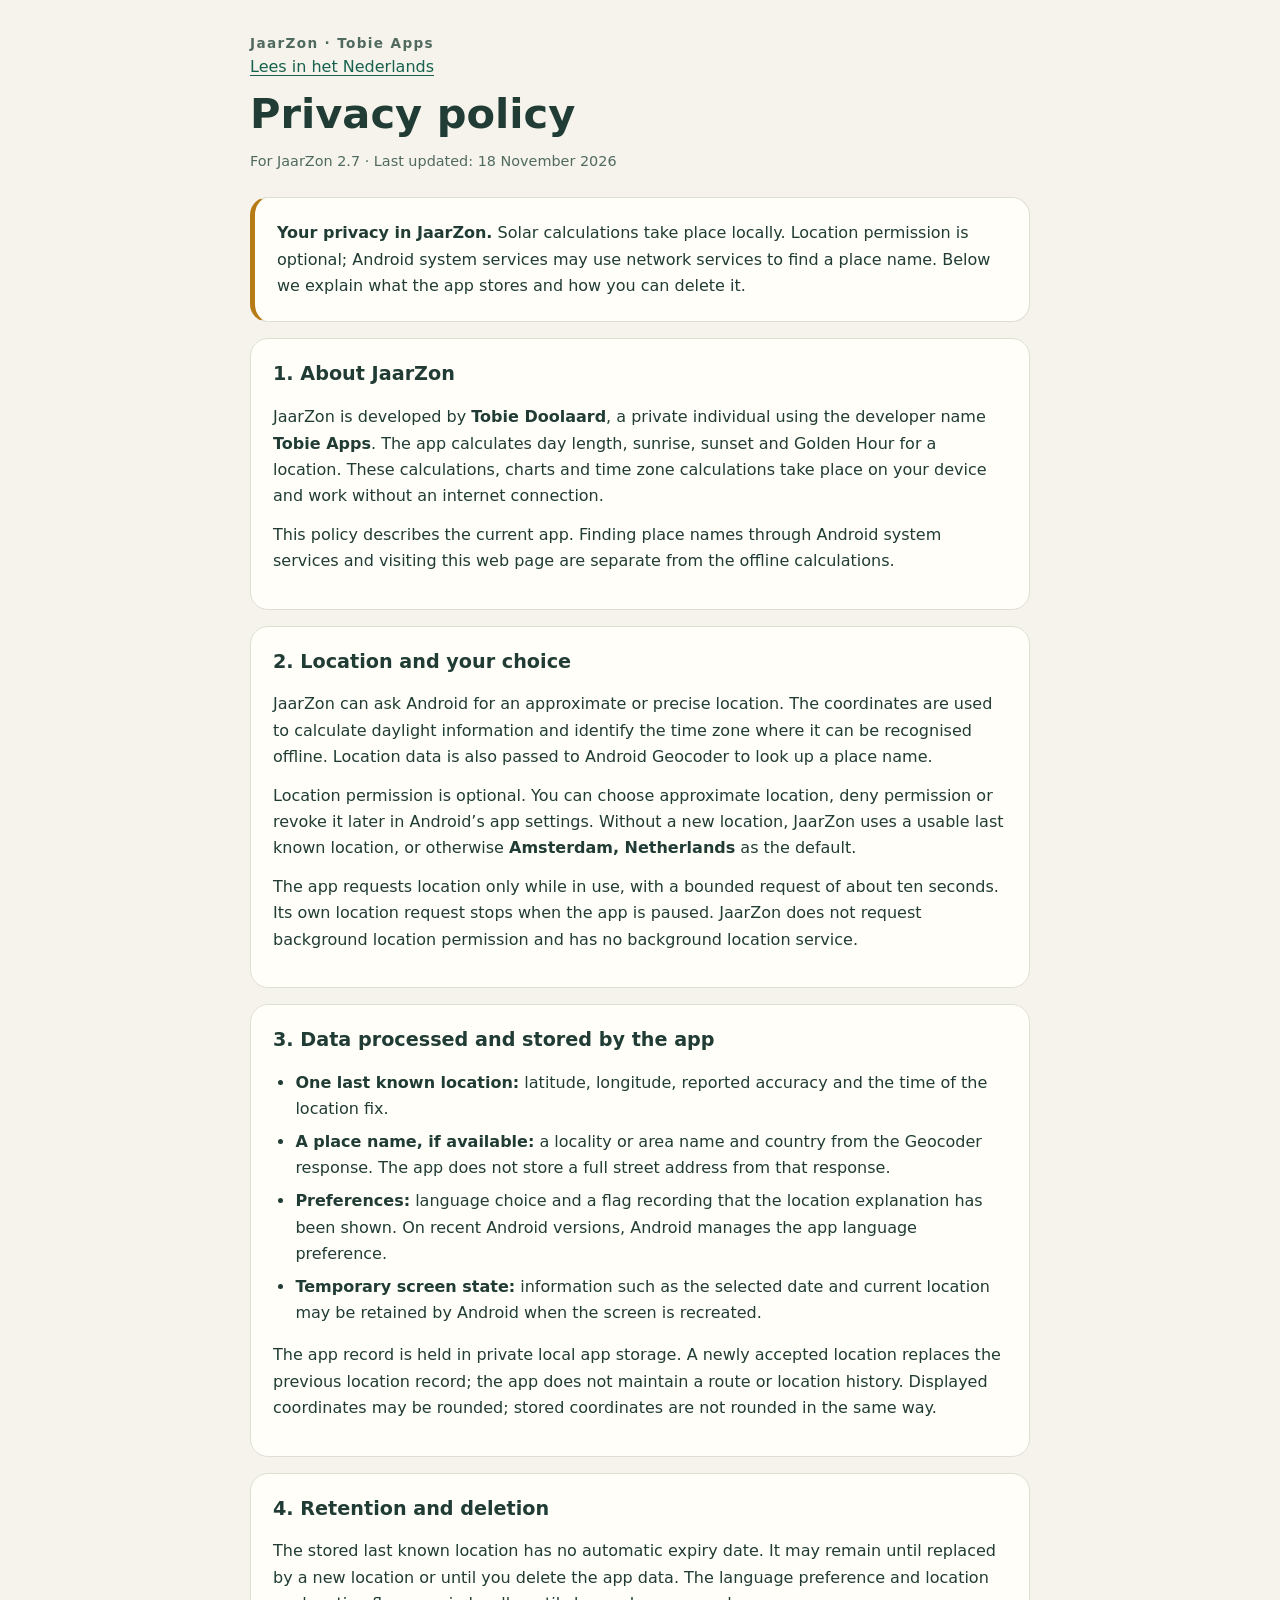
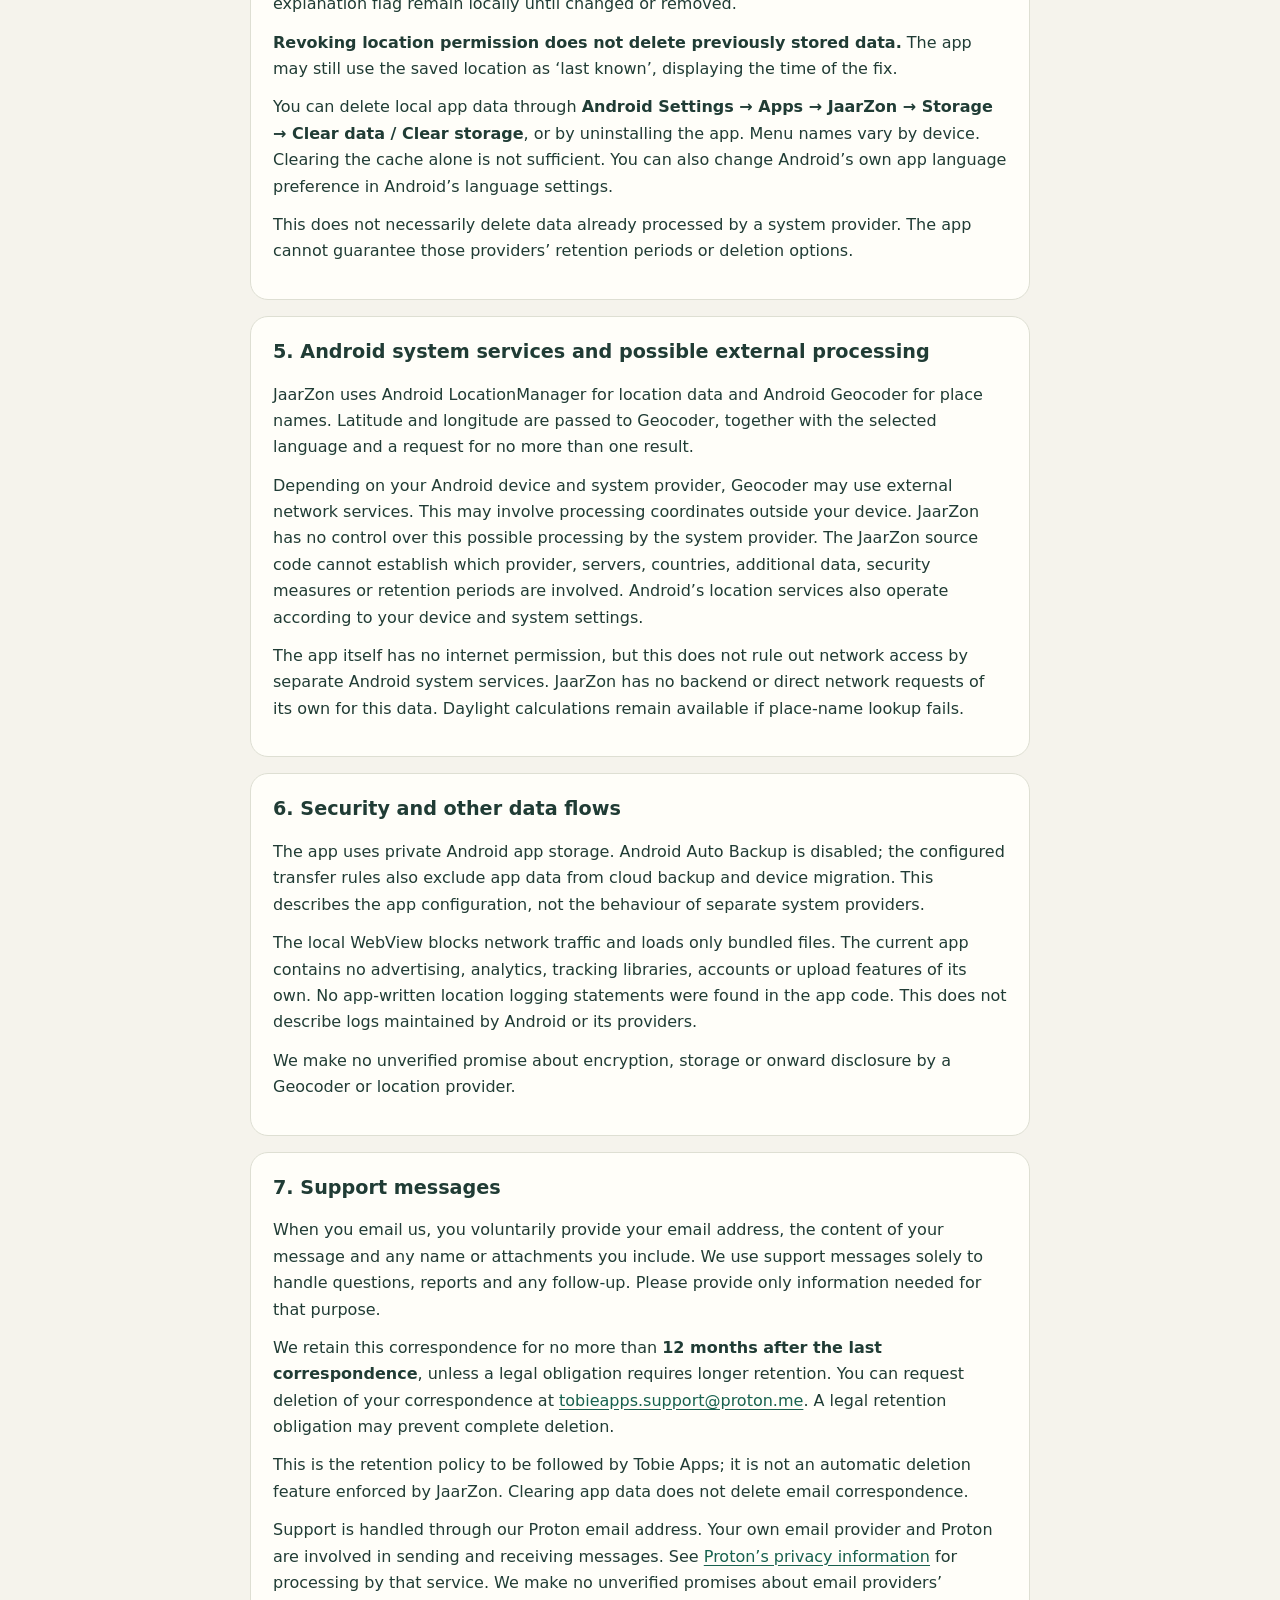
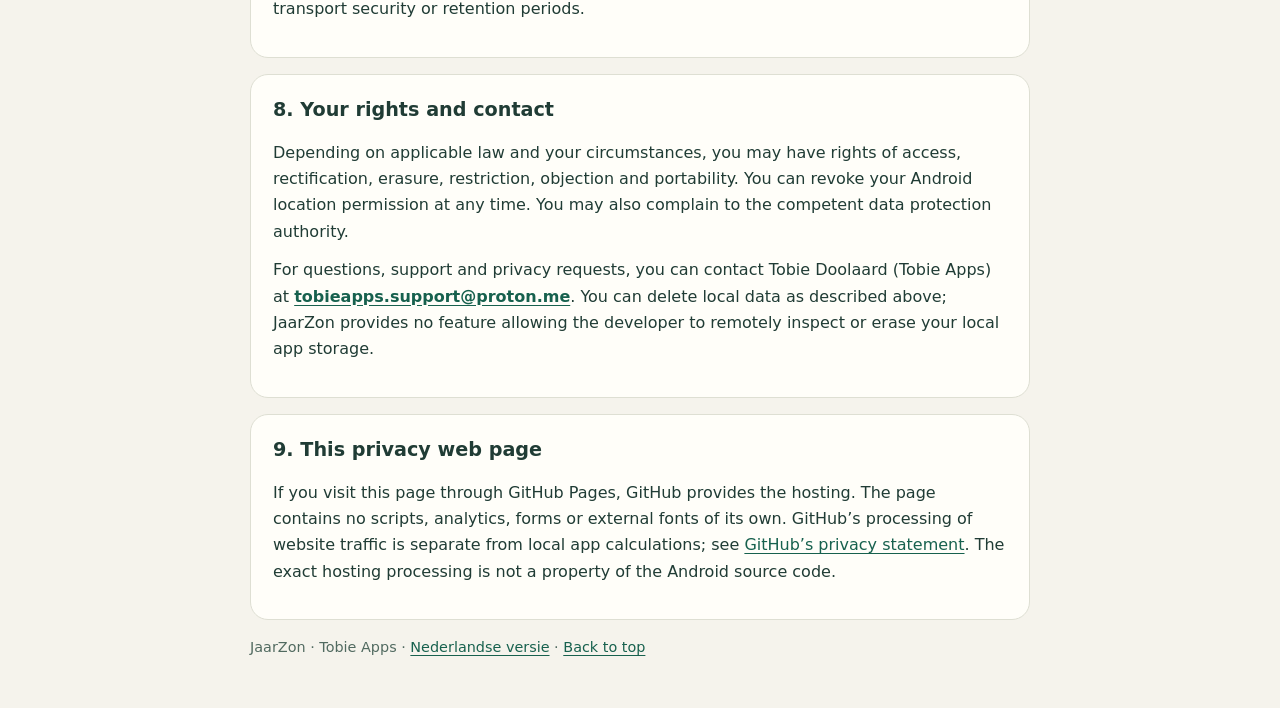
==== docs/privacy/en.html @ 131a3a24 "docs: prepare JaarZon privacy policy for Google Play" ====
<!doctype html>
<html lang="en">
<head>
  <meta charset="utf-8">
  <meta name="viewport" content="width=device-width, initial-scale=1">
  <meta name="description" content="JaarZon privacy policy: location data, local storage, system services and support from Tobie Apps.">
  <meta http-equiv="Content-Security-Policy" content="default-src 'none'; style-src 'unsafe-inline'; base-uri 'none'; form-action 'none'">
  <title>Privacy policy · JaarZon</title>
  <style>
    :root { color-scheme: light; font-family: system-ui, sans-serif; color: #203c35; background: #f5f3ec; }
    * { box-sizing: border-box; }
    body { margin: 0; line-height: 1.65; }
    main { max-width: 820px; margin: auto; padding: 32px 20px 48px; }
    header { margin-bottom: 24px; }
    .brand { color: #516a60; font-size: .85rem; letter-spacing: .1em; font-weight: 700; }
    h1 { margin: 8px 0; font-size: clamp(1.8rem, 5vw, 2.6rem); line-height: 1.2; }
    h2 { font-size: 1.2rem; line-height: 1.4; margin-top: 0; }
    p { margin: .75em 0; }
    a { color: #17614e; text-underline-offset: .18em; }
    a:focus-visible { outline: 3px solid #b77b16; outline-offset: 3px; }
    section, .draft { background: #fffef9; border: 1px solid #dedfd3; border-radius: 18px; padding: 22px; margin: 16px 0; overflow-wrap: anywhere; }
    .draft { border-left: 5px solid #b77b16; }
    .meta, footer { color: #516a60; font-size: .9rem; }
    ul, ol { padding-left: 1.4rem; }
    li + li { margin-top: .4rem; }
    .contact { font-weight: 700; }
    @media (max-width: 400px) { main { padding: 20px 12px 32px; } section, .draft { padding: 18px; } }
  </style>
</head>
<body>
<main>
  <header>
    <div class="brand">JaarZon · Tobie Apps</div>
    <nav aria-label="Language"><a href="nl.html" lang="nl" hreflang="nl">Lees in het Nederlands</a></nav>
    <h1>Privacy policy</h1>
    <p class="meta">For JaarZon 2.7 · Last updated: <time datetime="2026-11-18">18 November 2026</time></p>
  </header>
  <aside class="draft" aria-label="At a glance"><strong>Your privacy in JaarZon.</strong> Solar calculations take place locally. Location permission is optional; Android system services may use network services to find a place name. Below we explain what the app stores and how you can delete it.</aside>
  <section id="about">
    <h2>1. About JaarZon</h2>
    <p>JaarZon is developed by <strong>Tobie Doolaard</strong>, a private individual using the developer name <strong>Tobie Apps</strong>. The app calculates day length, sunrise, sunset and Golden Hour for a location. These calculations, charts and time zone calculations take place on your device and work without an internet connection.</p>
    <p>This policy describes the current app. Finding place names through Android system services and visiting this web page are separate from the offline calculations.</p>
  </section>
  <section id="location">
    <h2>2. Location and your choice</h2>
    <p>JaarZon can ask Android for an approximate or precise location. The coordinates are used to calculate daylight information and identify the time zone where it can be recognised offline. Location data is also passed to Android Geocoder to look up a place name.</p>
    <p>Location permission is optional. You can choose approximate location, deny permission or revoke it later in Android’s app settings. Without a new location, JaarZon uses a usable last known location, or otherwise <strong>Amsterdam, Netherlands</strong> as the default.</p>
    <p>The app requests location only while in use, with a bounded request of about ten seconds. Its own location request stops when the app is paused. JaarZon does not request background location permission and has no background location service.</p>
  </section>
  <section id="storage">
    <h2>3. Data processed and stored by the app</h2>
    <ul>
      <li><strong>One last known location:</strong> latitude, longitude, reported accuracy and the time of the location fix.</li>
      <li><strong>A place name, if available:</strong> a locality or area name and country from the Geocoder response. The app does not store a full street address from that response.</li>
      <li><strong>Preferences:</strong> language choice and a flag recording that the location explanation has been shown. On recent Android versions, Android manages the app language preference.</li>
      <li><strong>Temporary screen state:</strong> information such as the selected date and current location may be retained by Android when the screen is recreated.</li>
    </ul>
    <p>The app record is held in private local app storage. A newly accepted location replaces the previous location record; the app does not maintain a route or location history. Displayed coordinates may be rounded; stored coordinates are not rounded in the same way.</p>
  </section>
  <section id="retention">
    <h2>4. Retention and deletion</h2>
    <p>The stored last known location has no automatic expiry date. It may remain until replaced by a new location or until you delete the app data. The language preference and location explanation flag remain locally until changed or removed.</p>
    <p><strong>Revoking location permission does not delete previously stored data.</strong> The app may still use the saved location as ‘last known’, displaying the time of the fix.</p>
    <p>You can delete local app data through <strong>Android Settings → Apps → JaarZon → Storage → Clear data / Clear storage</strong>, or by uninstalling the app. Menu names vary by device. Clearing the cache alone is not sufficient. You can also change Android’s own app language preference in Android’s language settings.</p>
    <p>This does not necessarily delete data already processed by a system provider. The app cannot guarantee those providers’ retention periods or deletion options.</p>
  </section>
  <section id="system-services">
    <h2>5. Android system services and possible external processing</h2>
    <p>JaarZon uses Android LocationManager for location data and Android Geocoder for place names. Latitude and longitude are passed to Geocoder, together with the selected language and a request for no more than one result.</p>
    <p>Depending on your Android device and system provider, Geocoder may use external network services. This may involve processing coordinates outside your device. JaarZon has no control over this possible processing by the system provider. The JaarZon source code cannot establish which provider, servers, countries, additional data, security measures or retention periods are involved. Android’s location services also operate according to your device and system settings.</p>
    <p>The app itself has no internet permission, but this does not rule out network access by separate Android system services. JaarZon has no backend or direct network requests of its own for this data. Daylight calculations remain available if place-name lookup fails.</p>
  </section>
  <section id="security">
    <h2>6. Security and other data flows</h2>
    <p>The app uses private Android app storage. Android Auto Backup is disabled; the configured transfer rules also exclude app data from cloud backup and device migration. This describes the app configuration, not the behaviour of separate system providers.</p>
    <p>The local WebView blocks network traffic and loads only bundled files. The current app contains no advertising, analytics, tracking libraries, accounts or upload features of its own. No app-written location logging statements were found in the app code. This does not describe logs maintained by Android or its providers.</p>
    <p>We make no unverified promise about encryption, storage or onward disclosure by a Geocoder or location provider.</p>
  </section>
  <section id="support">
    <h2>7. Support messages</h2>
    <p>When you email us, you voluntarily provide your email address, the content of your message and any name or attachments you include. We use support messages solely to handle questions, reports and any follow-up. Please provide only information needed for that purpose.</p>
    <p>We retain this correspondence for no more than <strong>12 months after the last correspondence</strong>, unless a legal obligation requires longer retention. You can request deletion of your correspondence at <a href="mailto:tobieapps.support@proton.me">tobieapps.support@proton.me</a>. A legal retention obligation may prevent complete deletion.</p>
    <p>This is the retention policy to be followed by Tobie Apps; it is not an automatic deletion feature enforced by JaarZon. Clearing app data does not delete email correspondence.</p>
    <p>Support is handled through our Proton email address. Your own email provider and Proton are involved in sending and receiving messages. See <a href="https://proton.me/legal/privacy">Proton’s privacy information</a> for processing by that service. We make no unverified promises about email providers’ transport security or retention periods.</p>
  </section>
  <section id="rights">
    <h2>8. Your rights and contact</h2>
    <p>Depending on applicable law and your circumstances, you may have rights of access, rectification, erasure, restriction, objection and portability. You can revoke your Android location permission at any time. You may also complain to the competent data protection authority.</p>
    <p>For questions, support and privacy requests, you can contact Tobie Doolaard (Tobie Apps) at <a class="contact" href="mailto:tobieapps.support@proton.me">tobieapps.support@proton.me</a>. You can delete local data as described above; JaarZon provides no feature allowing the developer to remotely inspect or erase your local app storage.</p>
  </section>
  <section id="website">
    <h2>9. This privacy web page</h2>
    <p>If you visit this page through GitHub Pages, GitHub provides the hosting. The page contains no scripts, analytics, forms or external fonts of its own. GitHub’s processing of website traffic is separate from local app calculations; see <a href="https://docs.github.com/en/site-policy/privacy-policies/github-general-privacy-statement">GitHub’s privacy statement</a>. The exact hosting processing is not a property of the Android source code.</p>
  </section>
  <footer>JaarZon · Tobie Apps · <a href="nl.html" lang="nl" hreflang="nl">Nederlandse versie</a> · <a href="#about">Back to top</a></footer>
</main>
</body>
</html>
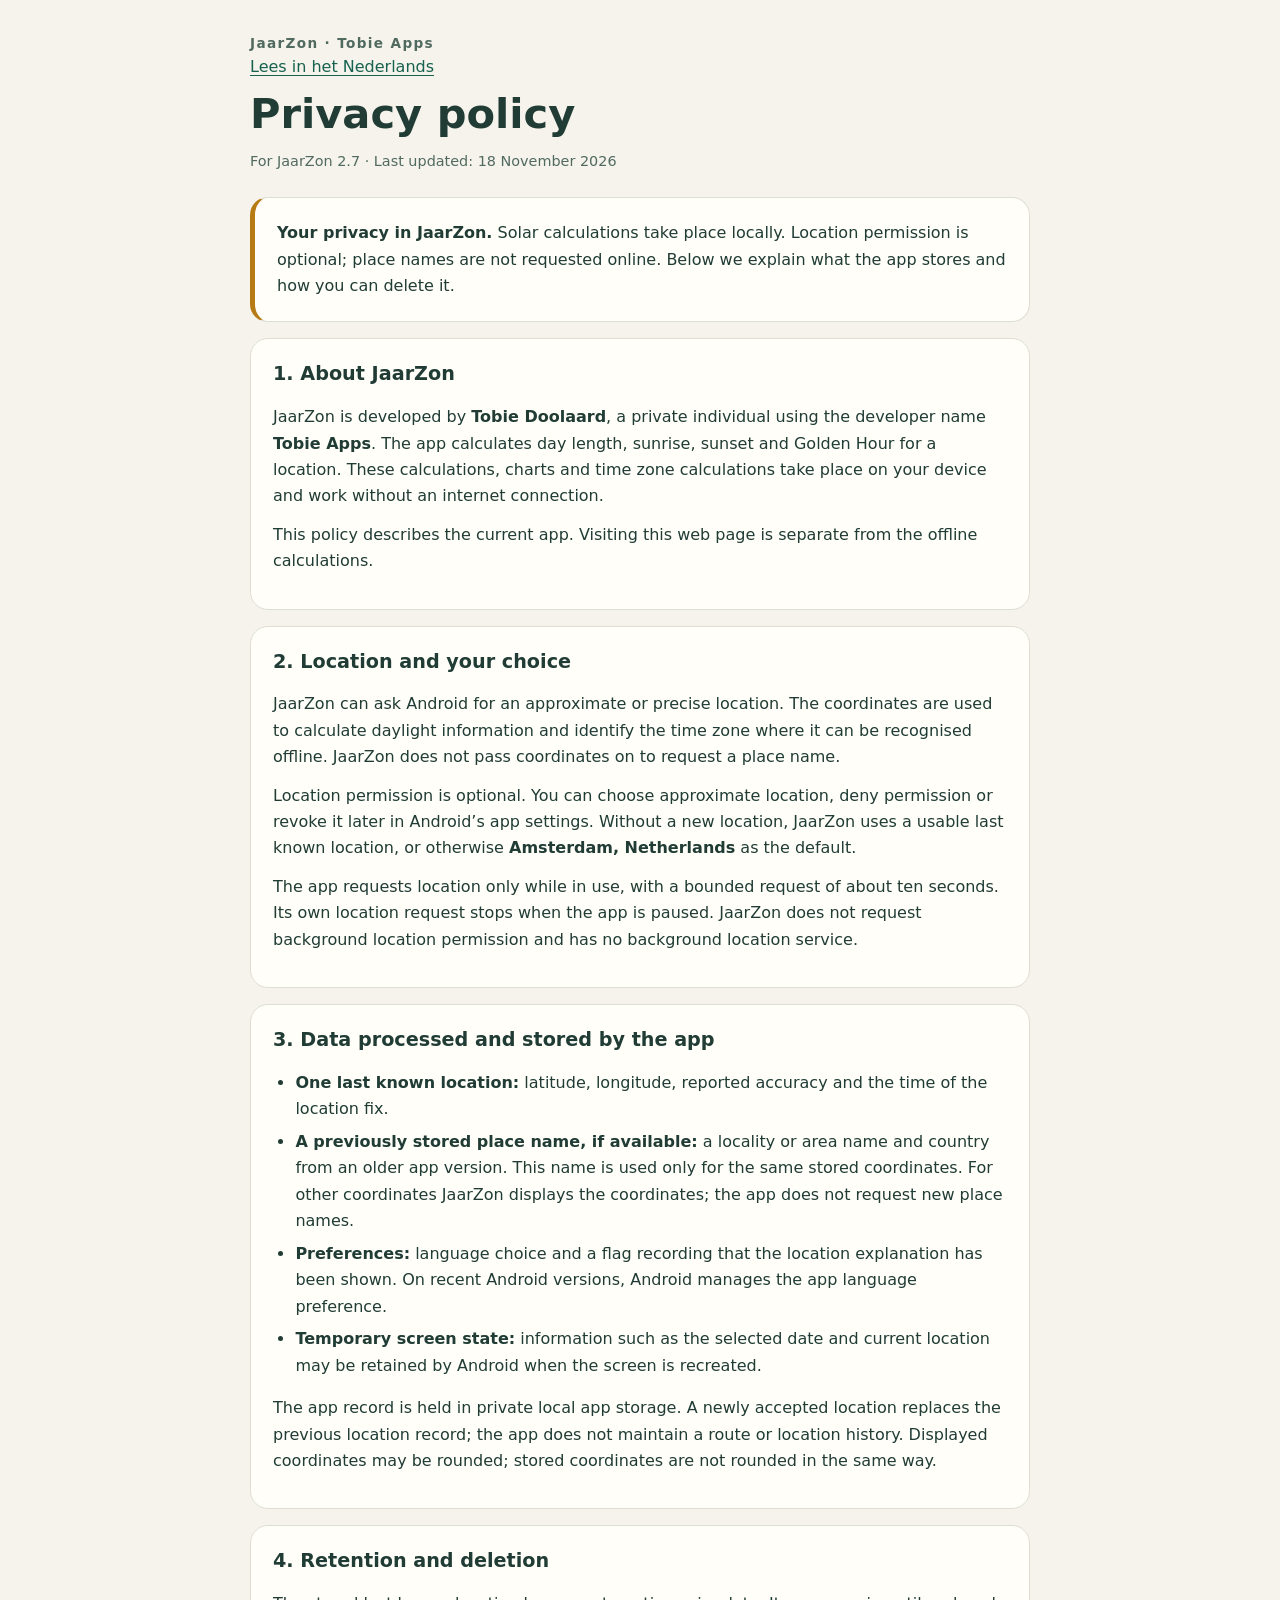
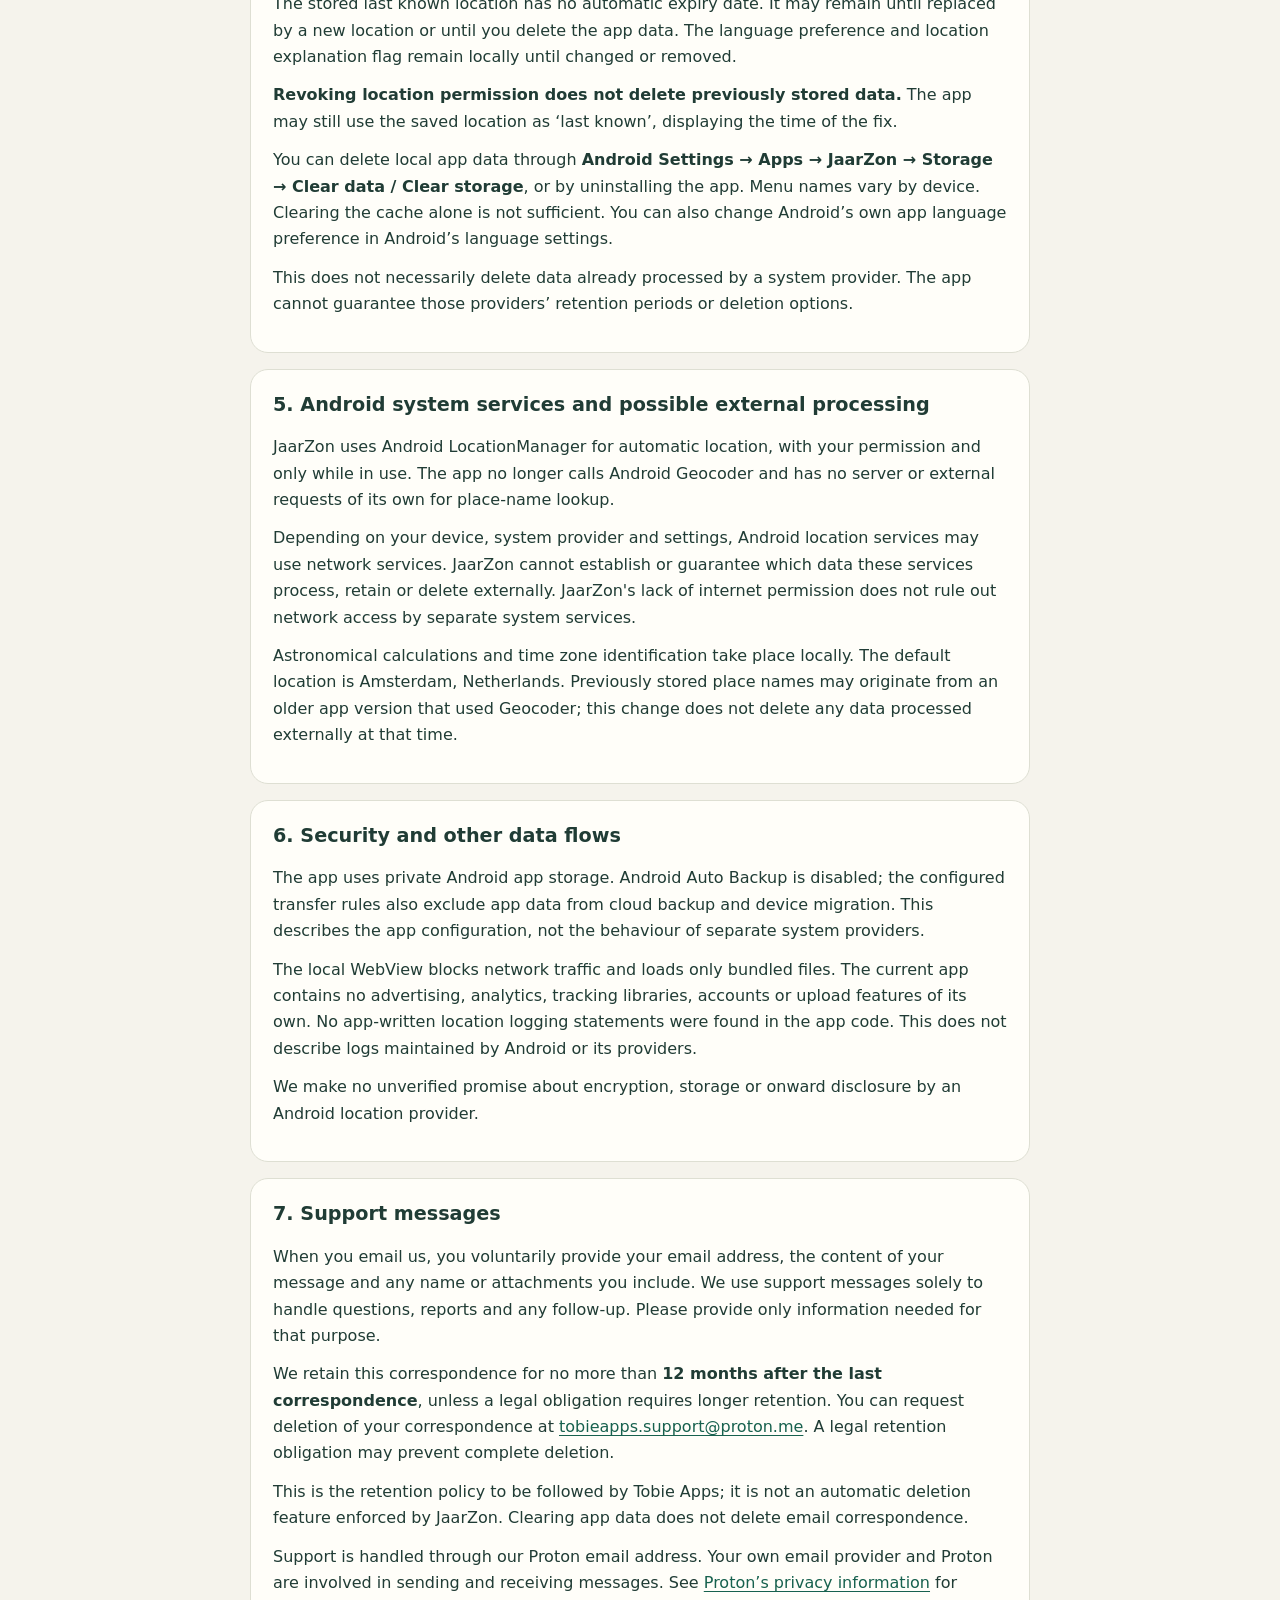
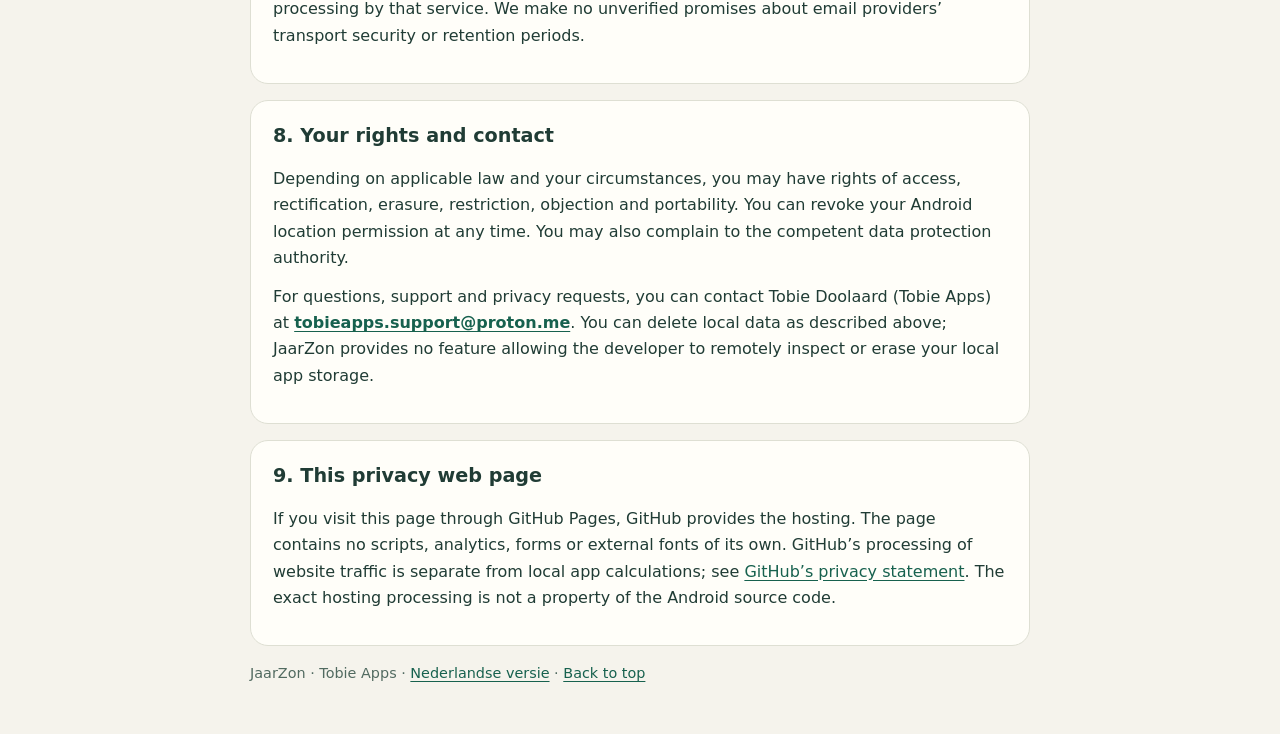
==== commit 998f7d08: "release: remove Geocoder and update privacy documentation" ====
--- a/docs/privacy/en.html
+++ b/docs/privacy/en.html
@@ -35,15 +35,15 @@
     <h1>Privacy policy</h1>
     <p class="meta">For JaarZon 2.7 · Last updated: <time datetime="2026-11-18">18 November 2026</time></p>
   </header>
-  <aside class="draft" aria-label="At a glance"><strong>Your privacy in JaarZon.</strong> Solar calculations take place locally. Location permission is optional; Android system services may use network services to find a place name. Below we explain what the app stores and how you can delete it.</aside>
+  <aside class="draft" aria-label="At a glance"><strong>Your privacy in JaarZon.</strong> Solar calculations take place locally. Location permission is optional; place names are not requested online. Below we explain what the app stores and how you can delete it.</aside>
   <section id="about">
     <h2>1. About JaarZon</h2>
     <p>JaarZon is developed by <strong>Tobie Doolaard</strong>, a private individual using the developer name <strong>Tobie Apps</strong>. The app calculates day length, sunrise, sunset and Golden Hour for a location. These calculations, charts and time zone calculations take place on your device and work without an internet connection.</p>
-    <p>This policy describes the current app. Finding place names through Android system services and visiting this web page are separate from the offline calculations.</p>
+    <p>This policy describes the current app. Visiting this web page is separate from the offline calculations.</p>
   </section>
   <section id="location">
     <h2>2. Location and your choice</h2>
-    <p>JaarZon can ask Android for an approximate or precise location. The coordinates are used to calculate daylight information and identify the time zone where it can be recognised offline. Location data is also passed to Android Geocoder to look up a place name.</p>
+    <p>JaarZon can ask Android for an approximate or precise location. The coordinates are used to calculate daylight information and identify the time zone where it can be recognised offline. JaarZon does not pass coordinates on to request a place name.</p>
     <p>Location permission is optional. You can choose approximate location, deny permission or revoke it later in Android’s app settings. Without a new location, JaarZon uses a usable last known location, or otherwise <strong>Amsterdam, Netherlands</strong> as the default.</p>
     <p>The app requests location only while in use, with a bounded request of about ten seconds. Its own location request stops when the app is paused. JaarZon does not request background location permission and has no background location service.</p>
   </section>
@@ -51,7 +51,7 @@
     <h2>3. Data processed and stored by the app</h2>
     <ul>
       <li><strong>One last known location:</strong> latitude, longitude, reported accuracy and the time of the location fix.</li>
-      <li><strong>A place name, if available:</strong> a locality or area name and country from the Geocoder response. The app does not store a full street address from that response.</li>
+      <li><strong>A previously stored place name, if available:</strong> a locality or area name and country from an older app version. This name is used only for the same stored coordinates. For other coordinates JaarZon displays the coordinates; the app does not request new place names.</li>
       <li><strong>Preferences:</strong> language choice and a flag recording that the location explanation has been shown. On recent Android versions, Android manages the app language preference.</li>
       <li><strong>Temporary screen state:</strong> information such as the selected date and current location may be retained by Android when the screen is recreated.</li>
     </ul>
@@ -66,15 +66,15 @@
   </section>
   <section id="system-services">
     <h2>5. Android system services and possible external processing</h2>
-    <p>JaarZon uses Android LocationManager for location data and Android Geocoder for place names. Latitude and longitude are passed to Geocoder, together with the selected language and a request for no more than one result.</p>
-    <p>Depending on your Android device and system provider, Geocoder may use external network services. This may involve processing coordinates outside your device. JaarZon has no control over this possible processing by the system provider. The JaarZon source code cannot establish which provider, servers, countries, additional data, security measures or retention periods are involved. Android’s location services also operate according to your device and system settings.</p>
-    <p>The app itself has no internet permission, but this does not rule out network access by separate Android system services. JaarZon has no backend or direct network requests of its own for this data. Daylight calculations remain available if place-name lookup fails.</p>
+    <p>JaarZon uses Android LocationManager for automatic location, with your permission and only while in use. The app no longer calls Android Geocoder and has no server or external requests of its own for place-name lookup.</p>
+    <p>Depending on your device, system provider and settings, Android location services may use network services. JaarZon cannot establish or guarantee which data these services process, retain or delete externally. JaarZon's lack of internet permission does not rule out network access by separate system services.</p>
+    <p>Astronomical calculations and time zone identification take place locally. The default location is Amsterdam, Netherlands. Previously stored place names may originate from an older app version that used Geocoder; this change does not delete any data processed externally at that time.</p>
   </section>
   <section id="security">
     <h2>6. Security and other data flows</h2>
     <p>The app uses private Android app storage. Android Auto Backup is disabled; the configured transfer rules also exclude app data from cloud backup and device migration. This describes the app configuration, not the behaviour of separate system providers.</p>
     <p>The local WebView blocks network traffic and loads only bundled files. The current app contains no advertising, analytics, tracking libraries, accounts or upload features of its own. No app-written location logging statements were found in the app code. This does not describe logs maintained by Android or its providers.</p>
-    <p>We make no unverified promise about encryption, storage or onward disclosure by a Geocoder or location provider.</p>
+    <p>We make no unverified promise about encryption, storage or onward disclosure by an Android location provider.</p>
   </section>
   <section id="support">
     <h2>7. Support messages</h2>
